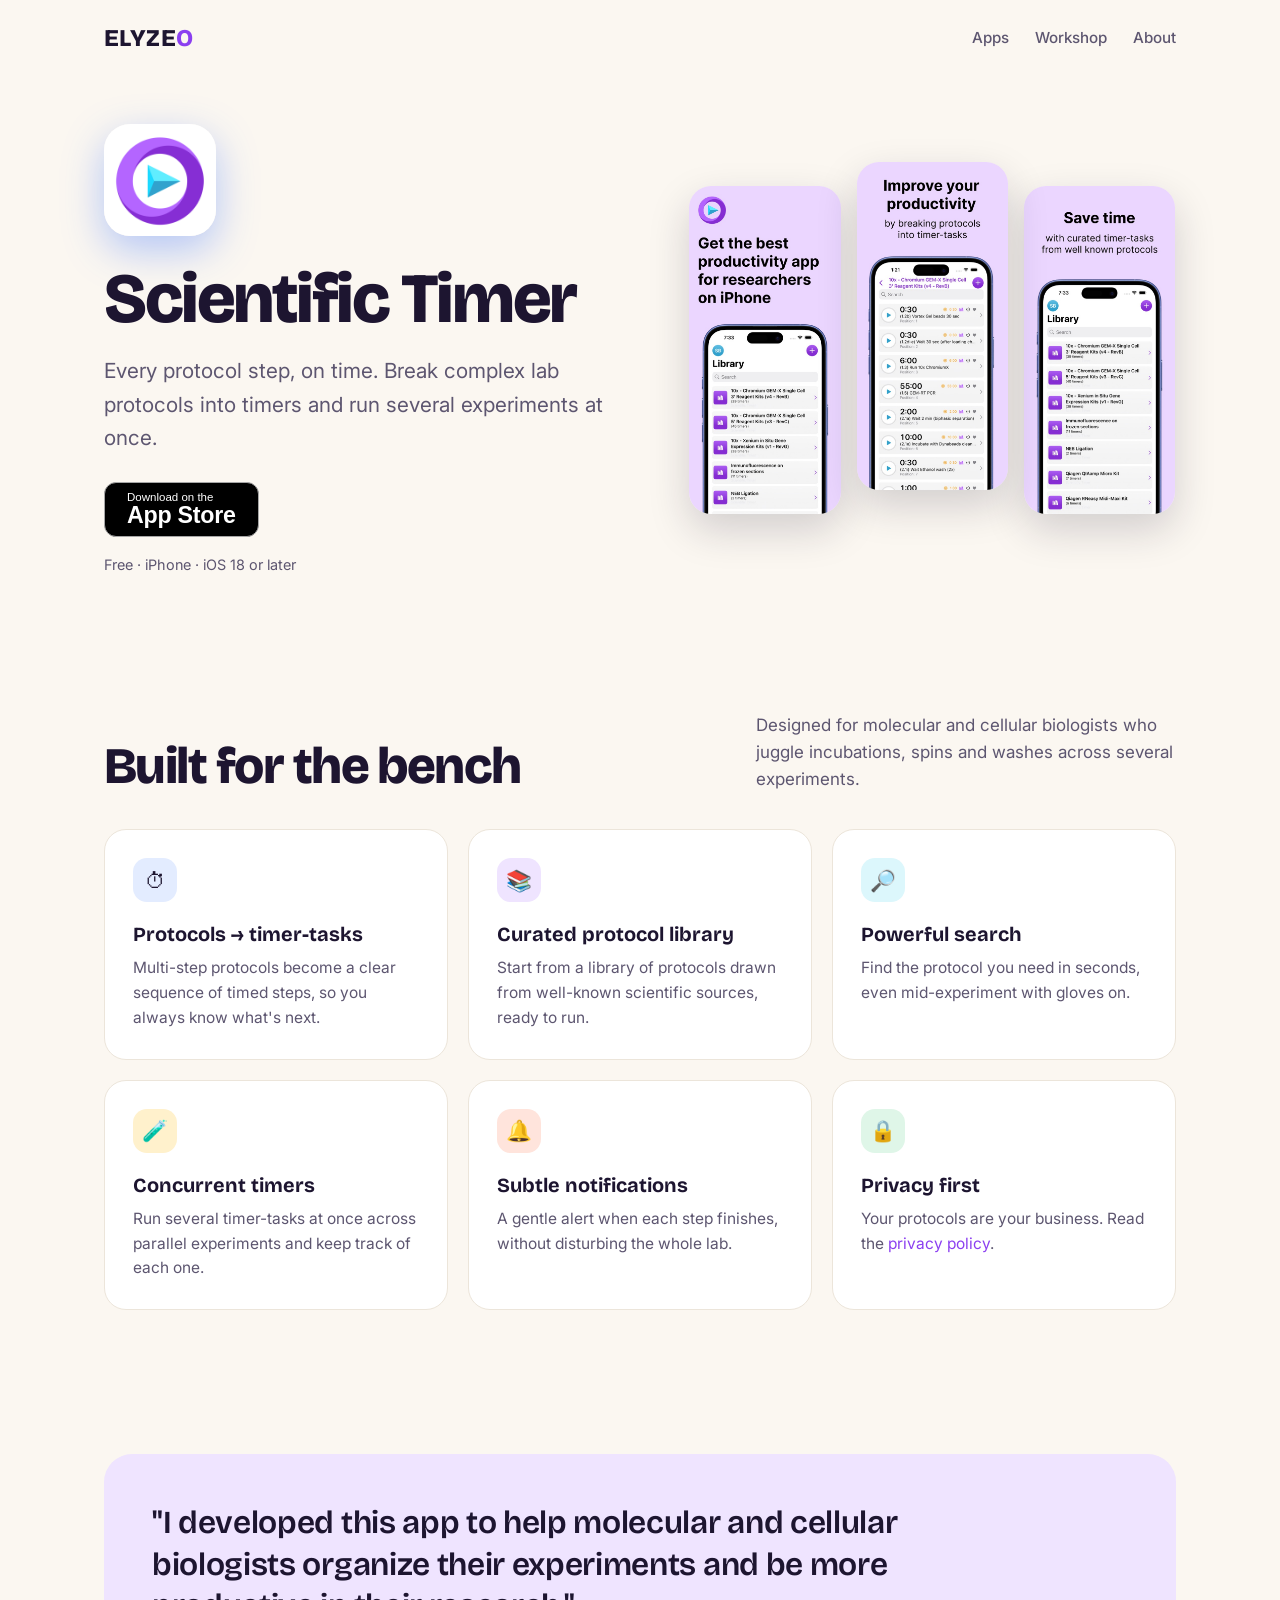
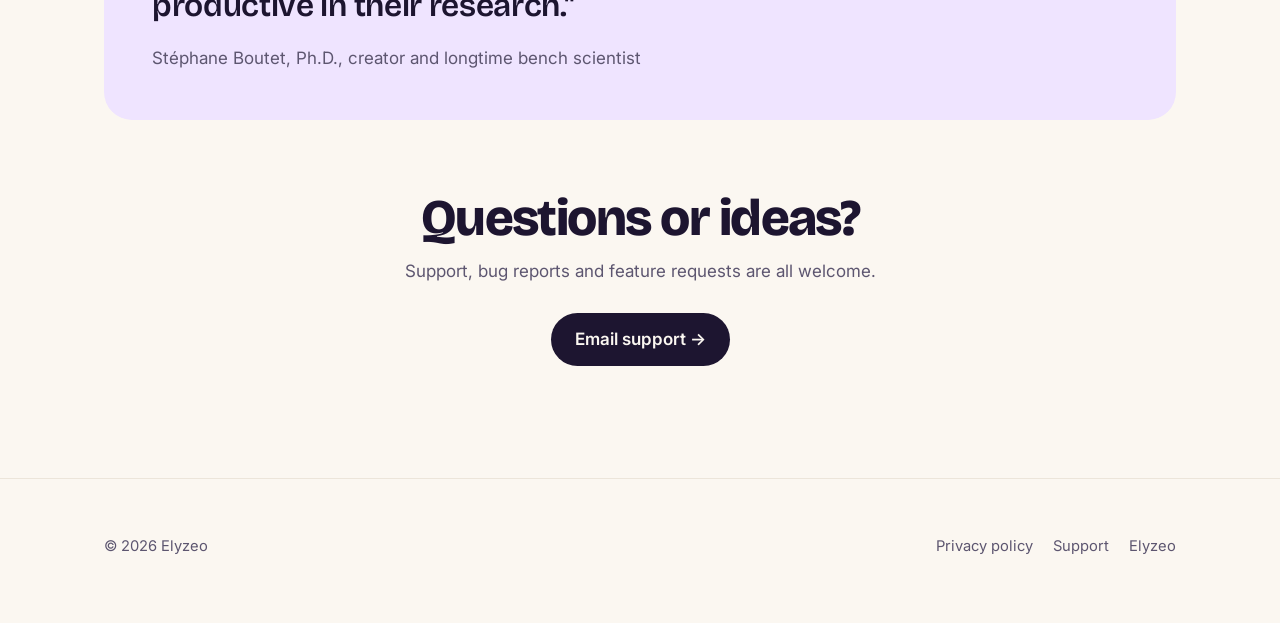
==== apps/scientific-timer/index.html @ 1dcb53c2 "Update the elyzeo website Update the website with: - elyzeo personal studio (new app project) - pe" ====
<!DOCTYPE html>
<html lang="en">
<head>
    <meta charset="UTF-8">
    <meta name="viewport" content="width=device-width, initial-scale=1.0">
    <title>Scientific Timer — protocol timers for biologists</title>
    <meta name="description" content="Scientific Timer breaks multi-step lab protocols into timer-tasks so molecular and cellular biologists can run several experiments at once. Free on the App Store.">
    <meta property="og:title" content="Scientific Timer">
    <meta property="og:description" content="Protocol timers for molecular and cellular biologists. Free on the App Store.">
    <meta property="og:image" content="https://elyzeo.com/img/web/scientific-timer-card.png">
    <meta name="apple-itunes-app" content="app-id=6741395405">
    <link rel="icon" href="../../img/web/scientific-timer-icon.png" type="image/png">
    <link rel="preconnect" href="https://fonts.googleapis.com">
    <link rel="preconnect" href="https://fonts.gstatic.com" crossorigin>
    <link href="https://fonts.googleapis.com/css2?family=Bricolage+Grotesque:opsz,wght@12..96,600;12..96,700;12..96,800&family=Inter:wght@400;500;600&display=swap" rel="stylesheet">
    <link rel="stylesheet" href="../../css/studio.css">
</head>
<body>

<nav class="nav">
    <div class="wrap">
        <a class="logo" href="../../index.html">ELYZE<span class="o">O</span></a>
        <ul class="nav-links">
            <li><a href="../../index.html#apps">Apps</a></li>
            <li class="hide-sm"><a href="../../index.html#workshop">Workshop</a></li>
            <li><a href="../../index.html#about">About</a></li>
        </ul>
    </div>
</nav>

<header class="wrap app-hero">
    <div>
        <img class="icon" src="../../img/web/scientific-timer-icon.png" alt="Scientific Timer app icon">
        <h1>Scientific Timer</h1>
        <p class="tagline">Every protocol step, on time. Break complex lab protocols into timers and run several experiments at once.</p>
        <a class="appstore" href="https://apps.apple.com/us/app/scientific-timer/id6741395405" target="_blank" rel="noopener">
            <small>Download on the</small>App Store
        </a>
        <p class="meta">Free · iPhone · iOS 18 or later</p>
    </div>
    <div class="shots">
        <img src="../../img/web/st-shot-1.jpg" alt="Scientific Timer screenshot">
        <img src="../../img/web/st-shot-2.jpg" alt="Scientific Timer screenshot">
        <img src="../../img/web/st-shot-3.jpg" alt="Scientific Timer screenshot">
    </div>
</header>

<section>
    <div class="wrap">
        <div class="section-head">
            <h2>Built for the bench</h2>
            <p>Designed for molecular and cellular biologists who juggle incubations, spins and washes across several experiments.</p>
        </div>
        <div class="features">
            <div class="feature">
                <div class="dot" style="background:#e3ecff;">⏱</div>
                <h3>Protocols → timer-tasks</h3>
                <p>Multi-step protocols become a clear sequence of timed steps, so you always know what's next.</p>
            </div>
            <div class="feature">
                <div class="dot" style="background:#efe4ff;">📚</div>
                <h3>Curated protocol library</h3>
                <p>Start from a library of protocols drawn from well-known scientific sources, ready to run.</p>
            </div>
            <div class="feature">
                <div class="dot" style="background:#dcf7fc;">🔎</div>
                <h3>Powerful search</h3>
                <p>Find the protocol you need in seconds, even mid-experiment with gloves on.</p>
            </div>
            <div class="feature">
                <div class="dot" style="background:#fff1cc;">🧪</div>
                <h3>Concurrent timers</h3>
                <p>Run several timer-tasks at once across parallel experiments and keep track of each one.</p>
            </div>
            <div class="feature">
                <div class="dot" style="background:#ffe4dc;">🔔</div>
                <h3>Subtle notifications</h3>
                <p>A gentle alert when each step finishes, without disturbing the whole lab.</p>
            </div>
            <div class="feature">
                <div class="dot" style="background:#dff6e8;">🔒</div>
                <h3>Privacy first</h3>
                <p>Your protocols are your business. Read the <a href="https://stephaneboutet.github.io/Scientific-Timer-Privacy-Policy/" target="_blank" rel="noopener">privacy policy</a>.</p>
            </div>
        </div>
    </div>
</section>

<section>
    <div class="wrap">
        <div class="quote">
            <blockquote>"I developed this app to help molecular and cellular biologists organize their experiments and be more productive in their research."</blockquote>
            <cite>Stéphane Boutet, Ph.D., creator and longtime bench scientist</cite>
        </div>
    </div>
</section>

<section style="padding-top: 0;">
    <div class="wrap" style="text-align:center;">
        <h2>Questions or ideas?</h2>
        <p style="color:var(--ink-soft); margin-top: 12px;">Support, bug reports and feature requests are all welcome.</p>
        <a class="btn" href="mailto:sboutet@elyzeo.com?subject=Scientific%20Timer">Email support →</a>
    </div>
</section>

<footer>
    <div class="wrap">
        <span>© 2026 Elyzeo</span>
        <div class="links">
            <a href="https://stephaneboutet.github.io/Scientific-Timer-Privacy-Policy/" target="_blank" rel="noopener">Privacy policy</a>
            <a href="mailto:sboutet@elyzeo.com?subject=Scientific%20Timer">Support</a>
            <a href="../../index.html">Elyzeo</a>
        </div>
    </div>
</footer>

</body>
</html>
---- css/studio.css ----
/* Elyzeo studio — elyzeo.com
   Playful but tidy: warm paper background, the Elyzeo purple, chunky rounded cards. */

:root {
    --bg: #fbf7f1;
    --surface: #ffffff;
    --ink: #1d1530;
    --ink-soft: #5d5670;
    --line: #ece5da;
    --purple: #8b3ff0;
    --purple-soft: #efe4ff;
    --blue: #2f6bff;
    --cyan: #4fd6f2;
    --sun: #ffcf4a;
    --coral: #ff7a5c;
    --display: 'Bricolage Grotesque', 'Inter', -apple-system, sans-serif;
    --sans: 'Inter', -apple-system, BlinkMacSystemFont, 'Segoe UI', Roboto, sans-serif;
    --max: 1120px;
    --radius: 28px;
}

@media (prefers-color-scheme: dark) {
    :root:not([data-theme="light"]) {
        --bg: #14101d;
        --surface: #1e1829;
        --ink: #f3eefb;
        --ink-soft: #b4abc6;
        --line: #2e2640;
        --purple: #b98cff;
        --purple-soft: #2c2140;
    }
}

* { margin: 0; padding: 0; box-sizing: border-box; }
html { scroll-behavior: smooth; }
body {
    font-family: var(--sans);
    font-size: 17px;
    line-height: 1.6;
    color: var(--ink);
    background: var(--bg);
    -webkit-font-smoothing: antialiased;
    overflow-x: hidden;
}
img { max-width: 100%; display: block; }
a { color: var(--purple); text-decoration: none; }
a:hover { text-decoration: underline; text-underline-offset: 3px; }
.wrap { max-width: var(--max); margin: 0 auto; padding: 0 24px; }

/* Nav */
.nav .wrap { display: flex; align-items: center; justify-content: space-between; height: 76px; }
.logo { font-family: var(--display); font-weight: 800; font-size: 1.5rem; letter-spacing: 0.02em; color: var(--ink); }
.logo:hover { text-decoration: none; }
.logo .o { color: var(--purple); }
.nav-links { display: flex; gap: 26px; list-style: none; font-weight: 500; font-size: 0.95rem; }
.nav-links a { color: var(--ink-soft); }
.nav-links a:hover { color: var(--ink); text-decoration: none; }
@media (max-width: 640px) { .nav-links { gap: 16px; font-size: 0.88rem; } .nav-links .hide-sm { display: none; } }

/* Hero */
.hero { position: relative; padding: 72px 0 96px; }
.hero h1 {
    font-family: var(--display); font-weight: 800;
    font-size: clamp(2.8rem, 8vw, 6rem); line-height: 0.98; letter-spacing: -0.035em;
    max-width: 900px;
}
.hero h1 .hl { color: var(--purple); }
.hero p { font-size: 1.25rem; color: var(--ink-soft); max-width: 600px; margin-top: 28px; }
.confetti { position: absolute; inset: 0; pointer-events: none; z-index: -1; overflow: hidden; }
.confetti span { position: absolute; border-radius: 30% 60% 40% 55%; opacity: 0.85; animation: drift 9s ease-in-out infinite alternate; }
@keyframes drift { to { transform: translateY(-14px) rotate(18deg); } }
@media (prefers-reduced-motion: reduce) { .confetti span { animation: none; } }
@media (max-width: 640px) { .confetti span { opacity: 0.3 !important; } }

.pill { display: inline-flex; align-items: center; gap: 6px; font-size: 0.8rem; font-weight: 600; padding: 5px 12px; border-radius: 999px; }
.pill-live { background: #dff6e8; color: #17804a; }
.pill-soon { background: #fff1cc; color: #8a5a00; }
.pill-idea { background: var(--purple-soft); color: var(--purple); }
@media (prefers-color-scheme: dark) {
    :root:not([data-theme="light"]) .pill-live { background: #173a28; color: #7fe0a9; }
    :root:not([data-theme="light"]) .pill-soon { background: #3a2f12; color: #ffd66b; }
}

/* Sections */
section { padding: 72px 0; }
.section-head { display: flex; justify-content: space-between; align-items: end; gap: 24px; margin-bottom: 36px; flex-wrap: wrap; }
h2 { font-family: var(--display); font-weight: 800; font-size: clamp(2rem, 5vw, 3.2rem); letter-spacing: -0.03em; line-height: 1.05; }
.section-head p { color: var(--ink-soft); max-width: 420px; }

/* App cards */
.apps { display: grid; grid-template-columns: 1fr 1fr; gap: 24px; }
.app {
    position: relative; overflow: hidden;
    border-radius: var(--radius); padding: 36px; min-height: 440px;
    display: flex; flex-direction: column; color: #fff;
    transition: transform .25s ease;
}
.app:hover { transform: translateY(-4px) rotate(-0.3deg); text-decoration: none; }
.app-timer { background: linear-gradient(145deg, #2d5cff 0%, #1f3fd6 100%); }
.app-sommaire { background: linear-gradient(145deg, #7a1fc4 0%, #55007f 100%); }
.app-top { display: flex; align-items: center; gap: 16px; margin-bottom: 22px; }
.app-top img { width: 72px; height: 72px; border-radius: 18px; box-shadow: 0 8px 24px rgba(0,0,0,.25); }
.app h3 { font-family: var(--display); font-weight: 800; font-size: 2rem; letter-spacing: -0.02em; line-height: 1.1; }
.app p { font-size: 1.05rem; opacity: 0.9; max-width: 56%; position: relative; z-index: 1; }
.app-top, .app .pill, .app .app-cta { position: relative; z-index: 1; }
.app .app-cta { margin-top: auto; padding-top: 24px; font-weight: 600; display: flex; align-items: center; gap: 8px; }
.app .pill { align-self: flex-start; margin-bottom: 18px; }
.app-shot { position: absolute; right: 20px; bottom: -150px; width: 36%; max-width: 210px; border-radius: 26px; transform: rotate(6deg); box-shadow: 0 20px 50px rgba(0,0,0,.35); }
@media (max-width: 860px) {
    .apps { grid-template-columns: 1fr; }
    .app { min-height: 400px; }
}
@media (max-width: 480px) {
    .app { padding: 28px 24px; }
    .app-shot { width: 38%; right: 12px; bottom: -110px; }
    .app p { max-width: 58%; }
}

/* Workshop */
.workshop { display: grid; grid-template-columns: 1fr 1fr; gap: 24px; margin-top: 24px; }
.feature-card { display: grid; grid-template-columns: 1fr 1.25fr; align-items: center; }
.feature-card .card-body { padding: 40px; }
.feature-card h3 { font-size: 2.2rem; }
.feature-card .big { font-size: 1.08rem; }
.feature-card .big strong { color: var(--ink); }
.checks { list-style: none; margin-top: 20px; }
.checks li { position: relative; padding-left: 26px; margin-top: 8px; color: var(--ink-soft); font-size: 0.95rem; }
.checks li::before { content: "✓"; position: absolute; left: 0; color: var(--purple); font-weight: 700; }
.feature-shots { position: relative; background: #0b0b0e; align-self: stretch; min-height: 380px; overflow: hidden; }
.feature-shots img { position: absolute; border-radius: 12px; box-shadow: 0 20px 50px rgba(0,0,0,.5); }
.feature-shots img:first-child { width: 92%; top: 28px; left: 28px; }
.feature-shots img:last-child { width: 46%; right: 20px; bottom: 20px; border: 1px solid #333; }
.pill-build { background: #dff0ff; color: #1f5fbf; }
.pill-game { background: #ffe4dc; color: #b8401f; }
.card.card-game { background: linear-gradient(145deg, #fff3e6, #ffe2d6); border-color: transparent; }
@media (prefers-color-scheme: dark) {
    :root:not([data-theme="light"]) .pill-build { background: #14304f; color: #8cc4ff; }
    :root:not([data-theme="light"]) .pill-game { background: #43221a; color: #ffab91; }
    :root:not([data-theme="light"]) .card.card-game { background: linear-gradient(145deg, #2b1c1a, #33201c); }
}
@media (max-width: 860px) {
    .feature-card { grid-template-columns: 1fr; }
    .feature-card .card-body { padding: 28px 24px; }
    .feature-shots { min-height: 0; aspect-ratio: 4 / 3; }
}
.card { background: var(--surface); border: 1px solid var(--line); border-radius: var(--radius); overflow: hidden; }
.card-body { padding: 28px 32px 32px; }
.card h3 { font-family: var(--display); font-weight: 700; font-size: 1.6rem; letter-spacing: -0.02em; margin: 12px 0 8px; }
.card p { color: var(--ink-soft); }
.card-img { height: 220px; overflow: hidden; }
.card-img img { width: 100%; height: 100%; object-fit: cover; }
.card-plain { background: var(--purple-soft); border-color: transparent; display: flex; flex-direction: column; justify-content: center; }
@media (max-width: 860px) { .workshop { grid-template-columns: 1fr; } }
.workshop .card-body { padding: 32px; }

/* About strip */
.about { display: grid; grid-template-columns: 1fr 1.4fr; gap: 56px; align-items: center; }
.about-img { border-radius: var(--radius); overflow: hidden; aspect-ratio: 4 / 3; }
.about-img img { width: 100%; height: 100%; object-fit: cover; }
.about p { font-size: 1.15rem; color: var(--ink-soft); margin-top: 18px; }
.about p strong { color: var(--ink); }
.btn {
    display: inline-flex; align-items: center; gap: 8px; margin-top: 28px;
    padding: 13px 24px; border-radius: 999px; font-weight: 600;
    background: var(--ink); color: var(--bg);
    transition: transform .15s ease;
}
.btn:hover { text-decoration: none; transform: translateY(-2px); }
.btn-ghost { background: transparent; color: var(--ink); border: 2px solid var(--ink); }
@media (max-width: 860px) { .about { grid-template-columns: 1fr; gap: 32px; } }

/* Footer */
footer { padding: 56px 0 64px; border-top: 1px solid var(--line); margin-top: 40px; }
footer .wrap { display: flex; justify-content: space-between; gap: 24px; flex-wrap: wrap; color: var(--ink-soft); font-size: 0.92rem; }
footer .links { display: flex; gap: 20px; flex-wrap: wrap; }
footer a { color: var(--ink-soft); }

/* ---------- App detail page ---------- */
.app-hero { padding-top: 48px; padding-bottom: 64px; display: grid; grid-template-columns: 1.1fr 1fr; gap: 48px; align-items: center; }
.app-hero .icon { width: 112px; height: 112px; border-radius: 26px; box-shadow: 0 14px 40px rgba(47, 107, 255, .35); margin-bottom: 28px; }
.app-hero h1 { font-family: var(--display); font-weight: 800; font-size: clamp(2.6rem, 6vw, 4.4rem); letter-spacing: -0.035em; line-height: 1; }
.app-hero .tagline { font-size: 1.3rem; color: var(--ink-soft); margin: 20px 0 28px; max-width: 520px; }
.app-hero .meta { font-size: 0.9rem; color: var(--ink-soft); margin-top: 16px; }
.appstore {
    display: inline-flex; flex-direction: column; justify-content: center;
    background: #000; color: #fff; border: 1px solid #a6a6a6; border-radius: 12px;
    padding: 8px 22px; font-family: -apple-system, BlinkMacSystemFont, sans-serif;
    font-size: 1.45rem; font-weight: 600; line-height: 1.05; letter-spacing: -0.01em;
}
.appstore small { font-size: 0.72rem; font-weight: 400; letter-spacing: 0; }
.appstore:hover { text-decoration: none; opacity: .88; }
.shots { display: flex; gap: 16px; justify-content: center; }
.shots img { width: 31%; border-radius: 22px; box-shadow: 0 16px 40px rgba(29, 21, 48, .18); }
.shots img:nth-child(2) { transform: translateY(-24px); }
@media (max-width: 860px) { .app-hero { grid-template-columns: 1fr; } }

.features { display: grid; grid-template-columns: repeat(3, 1fr); gap: 20px; }
.feature { background: var(--surface); border: 1px solid var(--line); border-radius: 22px; padding: 28px; }
.feature .dot { width: 44px; height: 44px; border-radius: 14px; display: grid; place-items: center; font-size: 1.3rem; margin-bottom: 16px; }
.feature h3 { font-family: var(--display); font-weight: 700; font-size: 1.25rem; margin-bottom: 6px; }
.feature p { color: var(--ink-soft); font-size: 0.97rem; }
@media (max-width: 860px) { .features { grid-template-columns: 1fr; } }

.quote { background: var(--purple-soft); border-radius: var(--radius); padding: 48px; }
.quote blockquote { font-family: var(--display); font-weight: 600; font-size: clamp(1.4rem, 3vw, 2rem); line-height: 1.3; letter-spacing: -0.01em; max-width: 820px; }
.quote cite { display: block; margin-top: 18px; font-style: normal; color: var(--ink-soft); }
@media (max-width: 480px) { .quote { padding: 32px 24px; } }
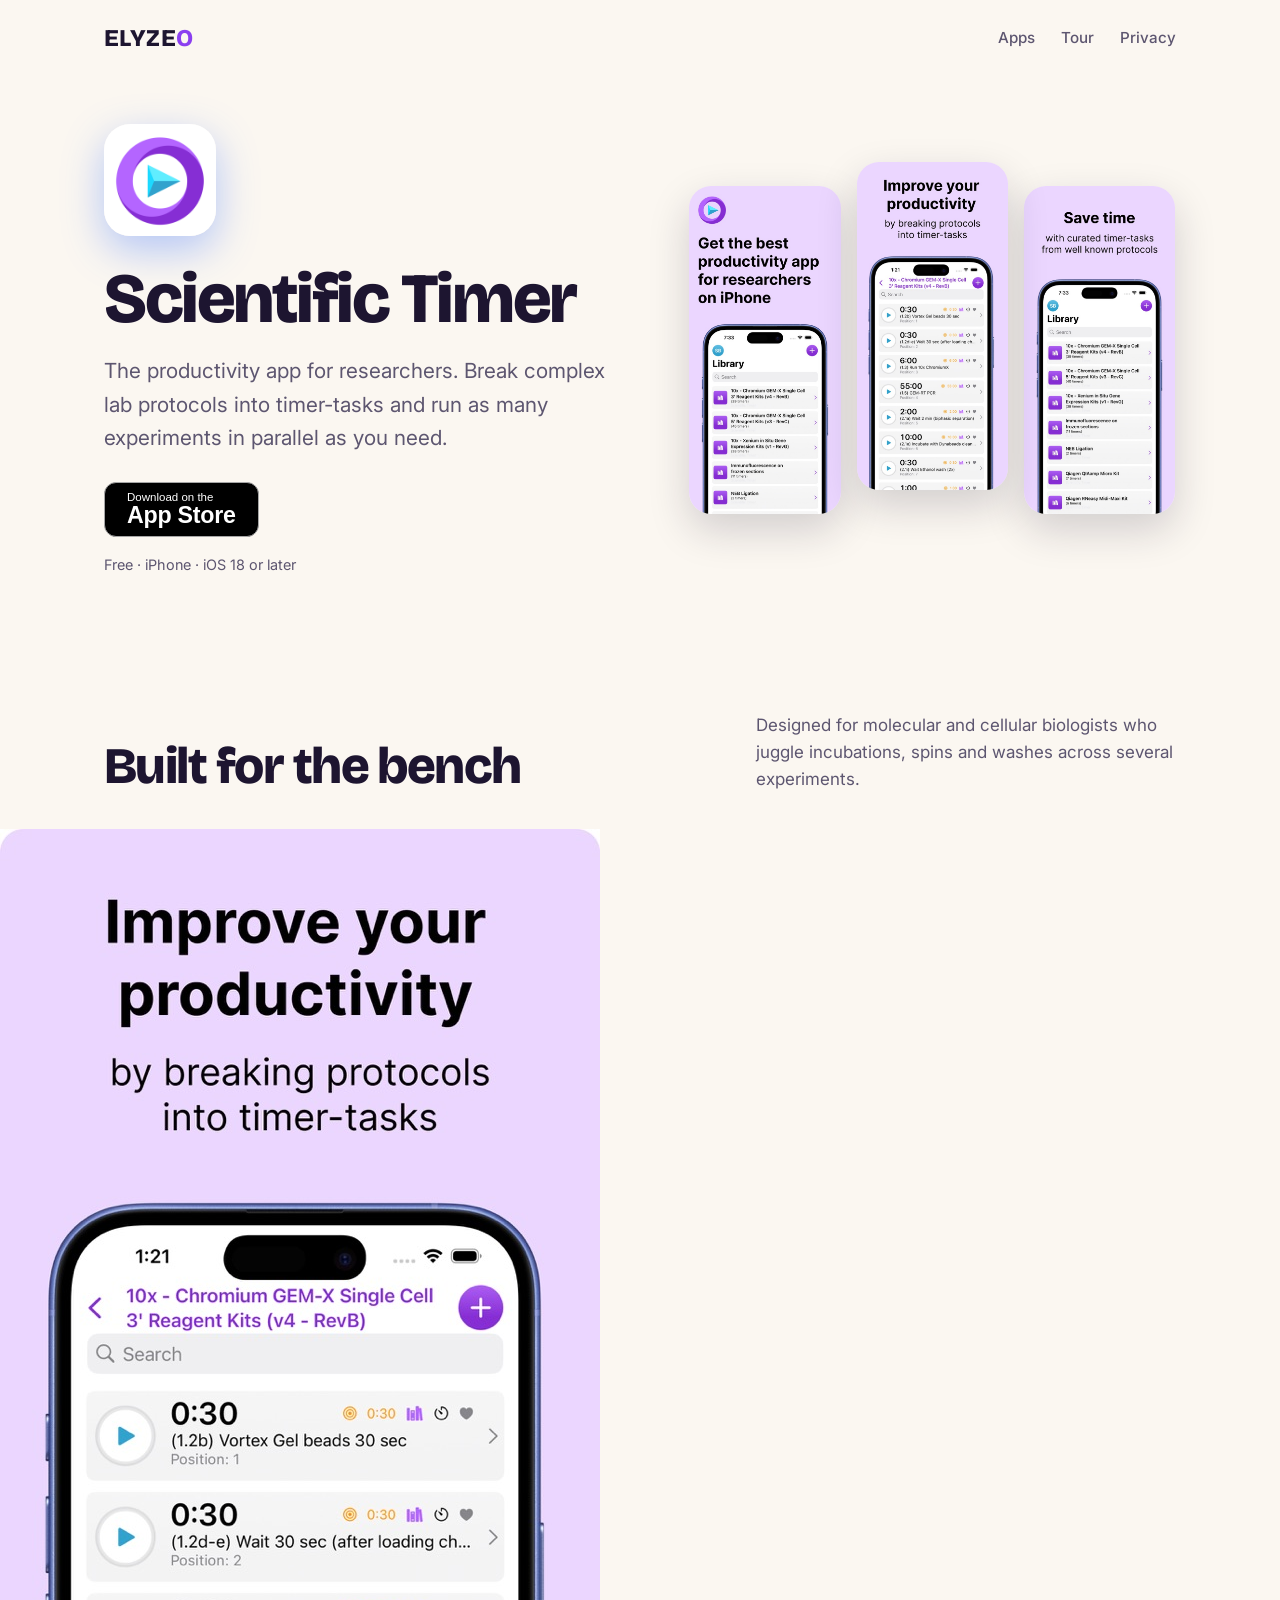
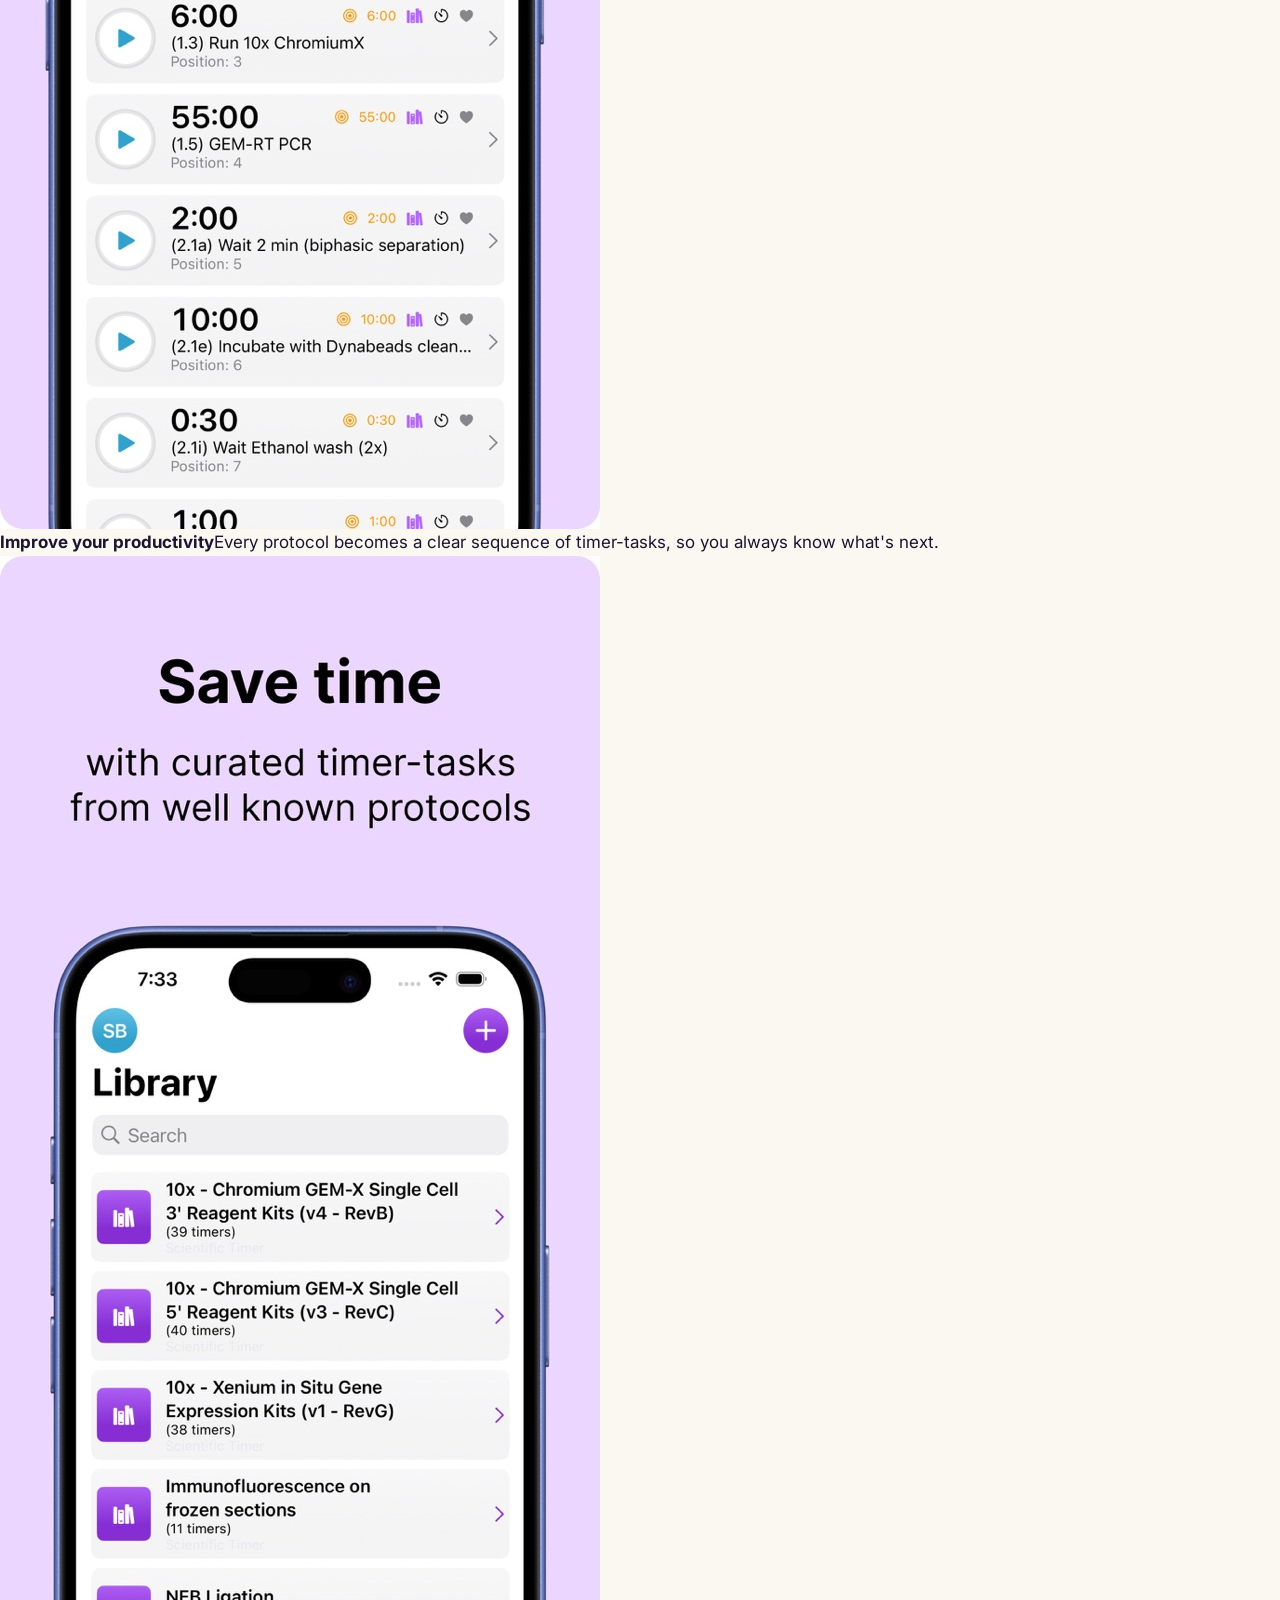
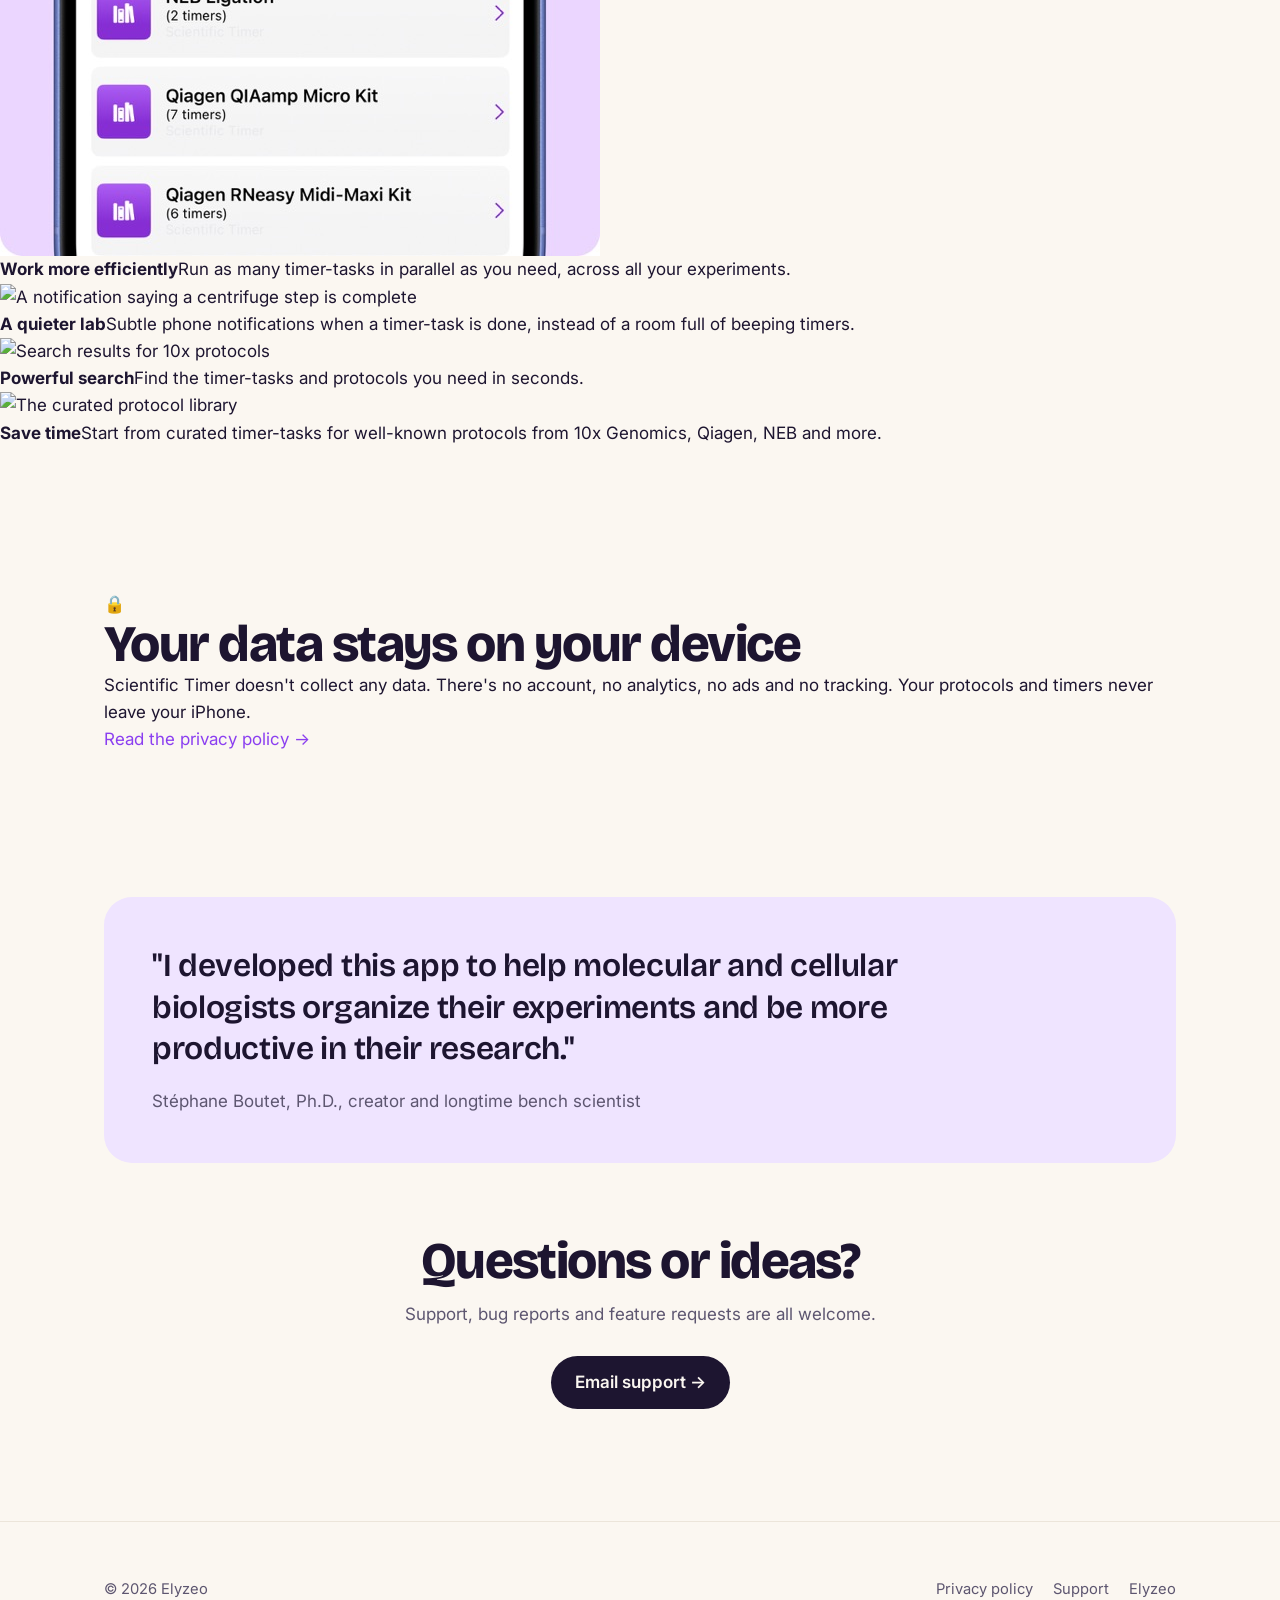
==== commit 21e933e6: "Update privacy policy and links" ====
--- a/apps/scientific-timer/index.html
+++ b/apps/scientific-timer/index.html
@@ -22,8 +22,8 @@
         <a class="logo" href="../../index.html">ELYZE<span class="o">O</span></a>
         <ul class="nav-links">
             <li><a href="../../index.html#apps">Apps</a></li>
-            <li class="hide-sm"><a href="../../index.html#workshop">Workshop</a></li>
-            <li><a href="../../index.html#about">About</a></li>
+            <li class="hide-sm"><a href="#tour">Tour</a></li>
+            <li><a href="privacy.html">Privacy</a></li>
         </ul>
     </div>
 </nav>
@@ -32,55 +32,58 @@
     <div>
         <img class="icon" src="../../img/web/scientific-timer-icon.png" alt="Scientific Timer app icon">
         <h1>Scientific Timer</h1>
-        <p class="tagline">Every protocol step, on time. Break complex lab protocols into timers and run several experiments at once.</p>
+        <p class="tagline">The productivity app for researchers. Break complex lab protocols into timer-tasks and run as many experiments in parallel as you need.</p>
         <a class="appstore" href="https://apps.apple.com/us/app/scientific-timer/id6741395405" target="_blank" rel="noopener">
             <small>Download on the</small>App Store
         </a>
         <p class="meta">Free · iPhone · iOS 18 or later</p>
     </div>
     <div class="shots">
-        <img src="../../img/web/st-shot-1.jpg" alt="Scientific Timer screenshot">
-        <img src="../../img/web/st-shot-2.jpg" alt="Scientific Timer screenshot">
-        <img src="../../img/web/st-shot-3.jpg" alt="Scientific Timer screenshot">
+        <img src="../../img/web/st-shot-1.jpg" alt="The protocol library, with 10x Genomics, Qiagen and NEB protocols">
+        <img src="../../img/web/st-shot-2.jpg" alt="A 10x Chromium protocol broken into timer-tasks">
+        <img src="../../img/web/st-shot-3.jpg" alt="Several Xenium timer-tasks running in parallel">
     </div>
 </header>
 
-<section>
+<section id="tour">
     <div class="wrap">
         <div class="section-head">
             <h2>Built for the bench</h2>
             <p>Designed for molecular and cellular biologists who juggle incubations, spins and washes across several experiments.</p>
         </div>
-        <div class="features">
-            <div class="feature">
-                <div class="dot" style="background:#e3ecff;">⏱</div>
-                <h3>Protocols → timer-tasks</h3>
-                <p>Multi-step protocols become a clear sequence of timed steps, so you always know what's next.</p>
-            </div>
-            <div class="feature">
-                <div class="dot" style="background:#efe4ff;">📚</div>
-                <h3>Curated protocol library</h3>
-                <p>Start from a library of protocols drawn from well-known scientific sources, ready to run.</p>
-            </div>
-            <div class="feature">
-                <div class="dot" style="background:#dcf7fc;">🔎</div>
-                <h3>Powerful search</h3>
-                <p>Find the protocol you need in seconds, even mid-experiment with gloves on.</p>
-            </div>
-            <div class="feature">
-                <div class="dot" style="background:#fff1cc;">🧪</div>
-                <h3>Concurrent timers</h3>
-                <p>Run several timer-tasks at once across parallel experiments and keep track of each one.</p>
-            </div>
-            <div class="feature">
-                <div class="dot" style="background:#ffe4dc;">🔔</div>
-                <h3>Subtle notifications</h3>
-                <p>A gentle alert when each step finishes, without disturbing the whole lab.</p>
-            </div>
-            <div class="feature">
-                <div class="dot" style="background:#dff6e8;">🔒</div>
-                <h3>Privacy first</h3>
-                <p>Your protocols are your business. Read the <a href="https://stephaneboutet.github.io/Scientific-Timer-Privacy-Policy/" target="_blank" rel="noopener">privacy policy</a>.</p>
+    </div>
+    <div class="gallery" tabindex="0" aria-label="Scientific Timer screenshots">
+        <figure>
+            <img src="../../img/web/st-shot-2.jpg" alt="A protocol broken into numbered timer-tasks" loading="lazy">
+            <figcaption><strong>Improve your productivity</strong>Every protocol becomes a clear sequence of timer-tasks, so you always know what's next.</figcaption>
+        </figure>
+        <figure>
+            <img src="../../img/web/st-shot-3.jpg" alt="Seven timer-tasks counting down at the same time" loading="lazy">
+            <figcaption><strong>Work more efficiently</strong>Run as many timer-tasks in parallel as you need, across all your experiments.</figcaption>
+        </figure>
+        <figure>
+            <img src="../../img/web/st-shot-6.jpg" alt="A notification saying a centrifuge step is complete" loading="lazy">
+            <figcaption><strong>A quieter lab</strong>Subtle phone notifications when a timer-task is done, instead of a room full of beeping timers.</figcaption>
+        </figure>
+        <figure>
+            <img src="../../img/web/st-shot-4.jpg" alt="Search results for 10x protocols" loading="lazy">
+            <figcaption><strong>Powerful search</strong>Find the timer-tasks and protocols you need in seconds.</figcaption>
+        </figure>
+        <figure>
+            <img src="../../img/web/st-shot-5.jpg" alt="The curated protocol library" loading="lazy">
+            <figcaption><strong>Save time</strong>Start from curated timer-tasks for well-known protocols from 10x Genomics, Qiagen, NEB and more.</figcaption>
+        </figure>
+    </div>
+</section>
+
+<section>
+    <div class="wrap">
+        <div class="privacy-card">
+            <div class="dot">🔒</div>
+            <div>
+                <h2>Your data stays on your device</h2>
+                <p>Scientific Timer doesn't collect any data. There's no account, no analytics, no ads and no tracking. Your protocols and timers never leave your iPhone.</p>
+                <a href="privacy.html">Read the privacy policy →</a>
             </div>
         </div>
     </div>
@@ -99,7 +102,7 @@
     <div class="wrap" style="text-align:center;">
         <h2>Questions or ideas?</h2>
         <p style="color:var(--ink-soft); margin-top: 12px;">Support, bug reports and feature requests are all welcome.</p>
-        <a class="btn" href="mailto:sboutet@elyzeo.com?subject=Scientific%20Timer">Email support →</a>
+        <a class="btn" href="mailto:support@elyzeo.com?subject=Scientific%20Timer">Email support →</a>
     </div>
 </section>
 
@@ -107,8 +110,8 @@
     <div class="wrap">
         <span>© 2026 Elyzeo</span>
         <div class="links">
-            <a href="https://stephaneboutet.github.io/Scientific-Timer-Privacy-Policy/" target="_blank" rel="noopener">Privacy policy</a>
-            <a href="mailto:sboutet@elyzeo.com?subject=Scientific%20Timer">Support</a>
+            <a href="privacy.html">Privacy policy</a>
+            <a href="mailto:support@elyzeo.com?subject=Scientific%20Timer">Support</a>
             <a href="../../index.html">Elyzeo</a>
         </div>
     </div>
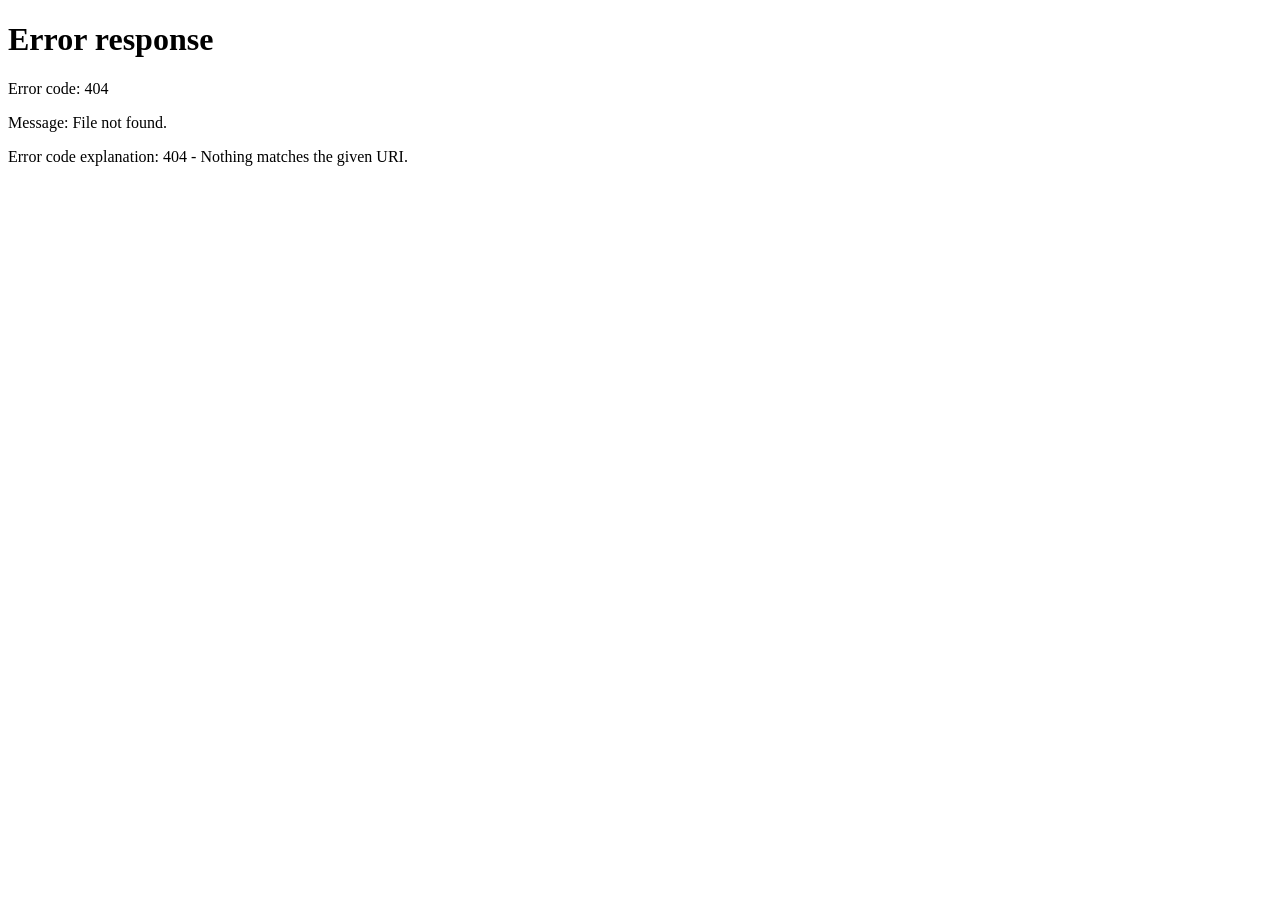
==== commit edcde9ec: "Update vertical scrolling" ====
--- a/apps/scientific-timer/index.html
+++ b/apps/scientific-timer/index.html
@@ -1,121 +1,6 @@
 <!DOCTYPE html>
-<html lang="en">
-<head>
-    <meta charset="UTF-8">
-    <meta name="viewport" content="width=device-width, initial-scale=1.0">
-    <title>Scientific Timer — protocol timers for biologists</title>
-    <meta name="description" content="Scientific Timer breaks multi-step lab protocols into timer-tasks so molecular and cellular biologists can run several experiments at once. Free on the App Store.">
-    <meta property="og:title" content="Scientific Timer">
-    <meta property="og:description" content="Protocol timers for molecular and cellular biologists. Free on the App Store.">
-    <meta property="og:image" content="https://elyzeo.com/img/web/scientific-timer-card.png">
-    <meta name="apple-itunes-app" content="app-id=6741395405">
-    <link rel="icon" href="../../img/web/scientific-timer-icon.png" type="image/png">
-    <link rel="preconnect" href="https://fonts.googleapis.com">
-    <link rel="preconnect" href="https://fonts.gstatic.com" crossorigin>
-    <link href="https://fonts.googleapis.com/css2?family=Bricolage+Grotesque:opsz,wght@12..96,600;12..96,700;12..96,800&family=Inter:wght@400;500;600&display=swap" rel="stylesheet">
-    <link rel="stylesheet" href="../../css/studio.css">
-</head>
-<body>
-
-<nav class="nav">
-    <div class="wrap">
-        <a class="logo" href="../../index.html">ELYZE<span class="o">O</span></a>
-        <ul class="nav-links">
-            <li><a href="../../index.html#apps">Apps</a></li>
-            <li class="hide-sm"><a href="#tour">Tour</a></li>
-            <li><a href="privacy.html">Privacy</a></li>
-        </ul>
-    </div>
-</nav>
-
-<header class="wrap app-hero">
-    <div>
-        <img class="icon" src="../../img/web/scientific-timer-icon.png" alt="Scientific Timer app icon">
-        <h1>Scientific Timer</h1>
-        <p class="tagline">The productivity app for researchers. Break complex lab protocols into timer-tasks and run as many experiments in parallel as you need.</p>
-        <a class="appstore" href="https://apps.apple.com/us/app/scientific-timer/id6741395405" target="_blank" rel="noopener">
-            <small>Download on the</small>App Store
-        </a>
-        <p class="meta">Free · iPhone · iOS 18 or later</p>
-    </div>
-    <div class="shots">
-        <img src="../../img/web/st-shot-1.jpg" alt="The protocol library, with 10x Genomics, Qiagen and NEB protocols">
-        <img src="../../img/web/st-shot-2.jpg" alt="A 10x Chromium protocol broken into timer-tasks">
-        <img src="../../img/web/st-shot-3.jpg" alt="Several Xenium timer-tasks running in parallel">
-    </div>
-</header>
-
-<section id="tour">
-    <div class="wrap">
-        <div class="section-head">
-            <h2>Built for the bench</h2>
-            <p>Designed for molecular and cellular biologists who juggle incubations, spins and washes across several experiments.</p>
-        </div>
-    </div>
-    <div class="gallery" tabindex="0" aria-label="Scientific Timer screenshots">
-        <figure>
-            <img src="../../img/web/st-shot-2.jpg" alt="A protocol broken into numbered timer-tasks" loading="lazy">
-            <figcaption><strong>Improve your productivity</strong>Every protocol becomes a clear sequence of timer-tasks, so you always know what's next.</figcaption>
-        </figure>
-        <figure>
-            <img src="../../img/web/st-shot-3.jpg" alt="Seven timer-tasks counting down at the same time" loading="lazy">
-            <figcaption><strong>Work more efficiently</strong>Run as many timer-tasks in parallel as you need, across all your experiments.</figcaption>
-        </figure>
-        <figure>
-            <img src="../../img/web/st-shot-6.jpg" alt="A notification saying a centrifuge step is complete" loading="lazy">
-            <figcaption><strong>A quieter lab</strong>Subtle phone notifications when a timer-task is done, instead of a room full of beeping timers.</figcaption>
-        </figure>
-        <figure>
-            <img src="../../img/web/st-shot-4.jpg" alt="Search results for 10x protocols" loading="lazy">
-            <figcaption><strong>Powerful search</strong>Find the timer-tasks and protocols you need in seconds.</figcaption>
-        </figure>
-        <figure>
-            <img src="../../img/web/st-shot-5.jpg" alt="The curated protocol library" loading="lazy">
-            <figcaption><strong>Save time</strong>Start from curated timer-tasks for well-known protocols from 10x Genomics, Qiagen, NEB and more.</figcaption>
-        </figure>
-    </div>
-</section>
-
-<section>
-    <div class="wrap">
-        <div class="privacy-card">
-            <div class="dot">🔒</div>
-            <div>
-                <h2>Your data stays on your device</h2>
-                <p>Scientific Timer doesn't collect any data. There's no account, no analytics, no ads and no tracking. Your protocols and timers never leave your iPhone.</p>
-                <a href="privacy.html">Read the privacy policy →</a>
-            </div>
-        </div>
-    </div>
-</section>
-
-<section>
-    <div class="wrap">
-        <div class="quote">
-            <blockquote>"I developed this app to help molecular and cellular biologists organize their experiments and be more productive in their research."</blockquote>
-            <cite>Stéphane Boutet, Ph.D., creator and longtime bench scientist</cite>
-        </div>
-    </div>
-</section>
-
-<section style="padding-top: 0;">
-    <div class="wrap" style="text-align:center;">
-        <h2>Questions or ideas?</h2>
-        <p style="color:var(--ink-soft); margin-top: 12px;">Support, bug reports and feature requests are all welcome.</p>
-        <a class="btn" href="mailto:support@elyzeo.com?subject=Scientific%20Timer">Email support →</a>
-    </div>
-</section>
-
-<footer>
-    <div class="wrap">
-        <span>© 2026 Elyzeo</span>
-        <div class="links">
-            <a href="privacy.html">Privacy policy</a>
-            <a href="mailto:support@elyzeo.com?subject=Scientific%20Timer">Support</a>
-            <a href="../../index.html">Elyzeo</a>
-        </div>
-    </div>
-</footer>
-
-</body>
-</html>
+<html lang="en"><head><meta charset="UTF-8">
+<title>Scientific Timer</title>
+<link rel="canonical" href="https://elyzeo.com/apps/scientific-timer/index.html">
+<meta http-equiv="refresh" content="0; url=../apps/scientific-timer/index.html">
+</head><body><p>This page has moved to <a href="../apps/scientific-timer/index.html">../apps/scientific-timer/index.html</a>.</p></body></html>
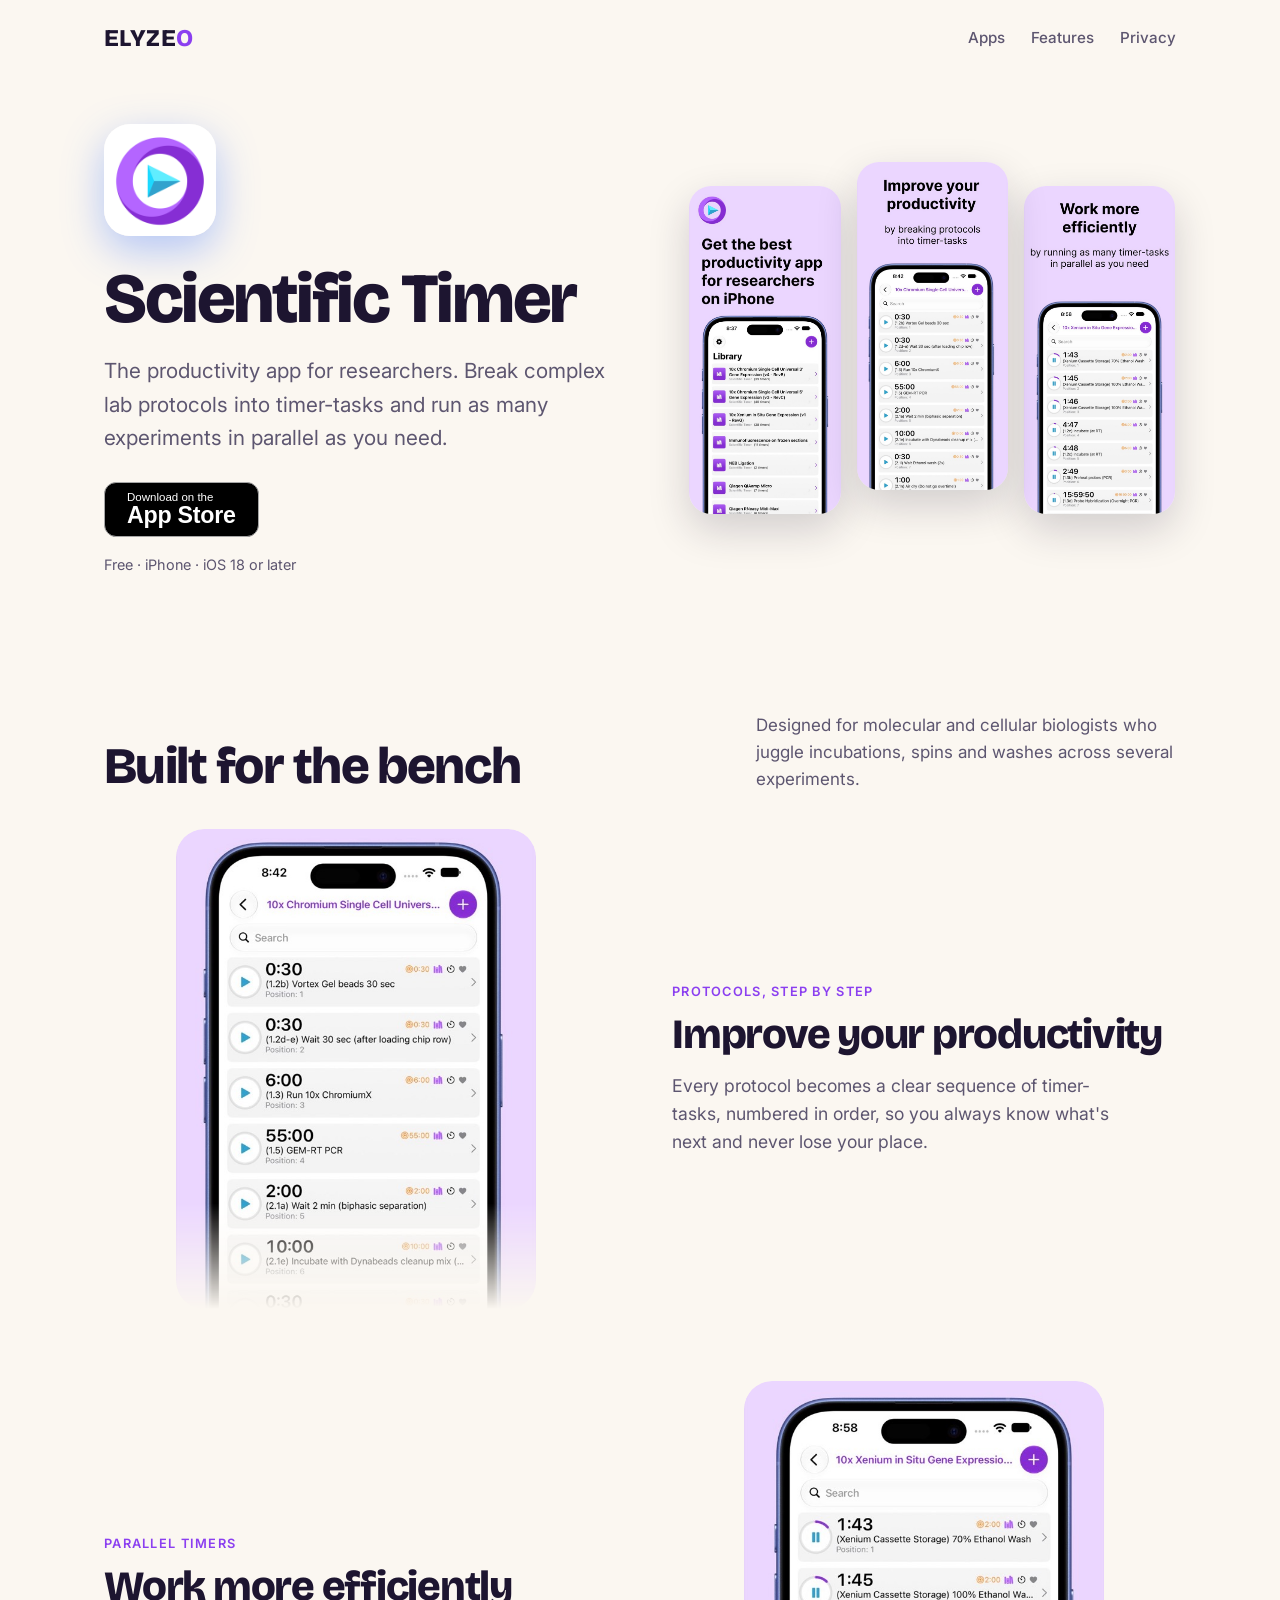
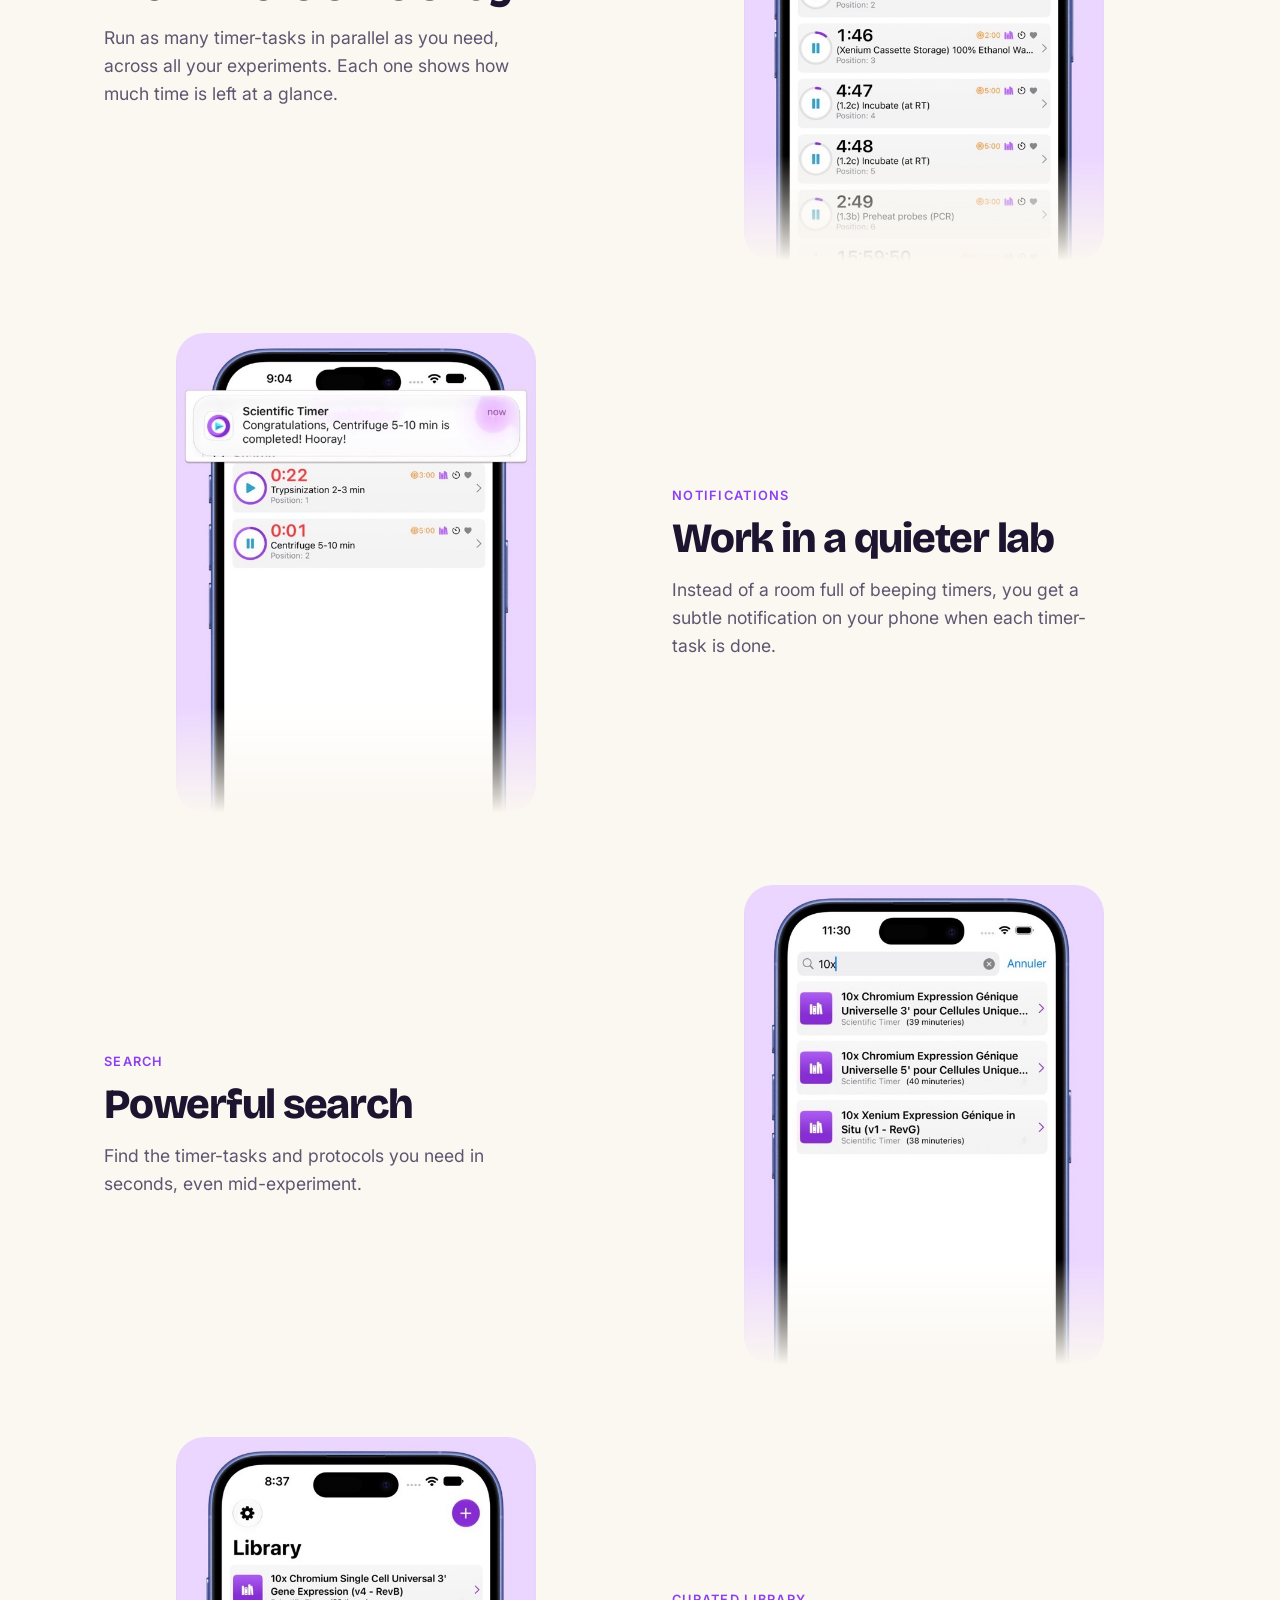
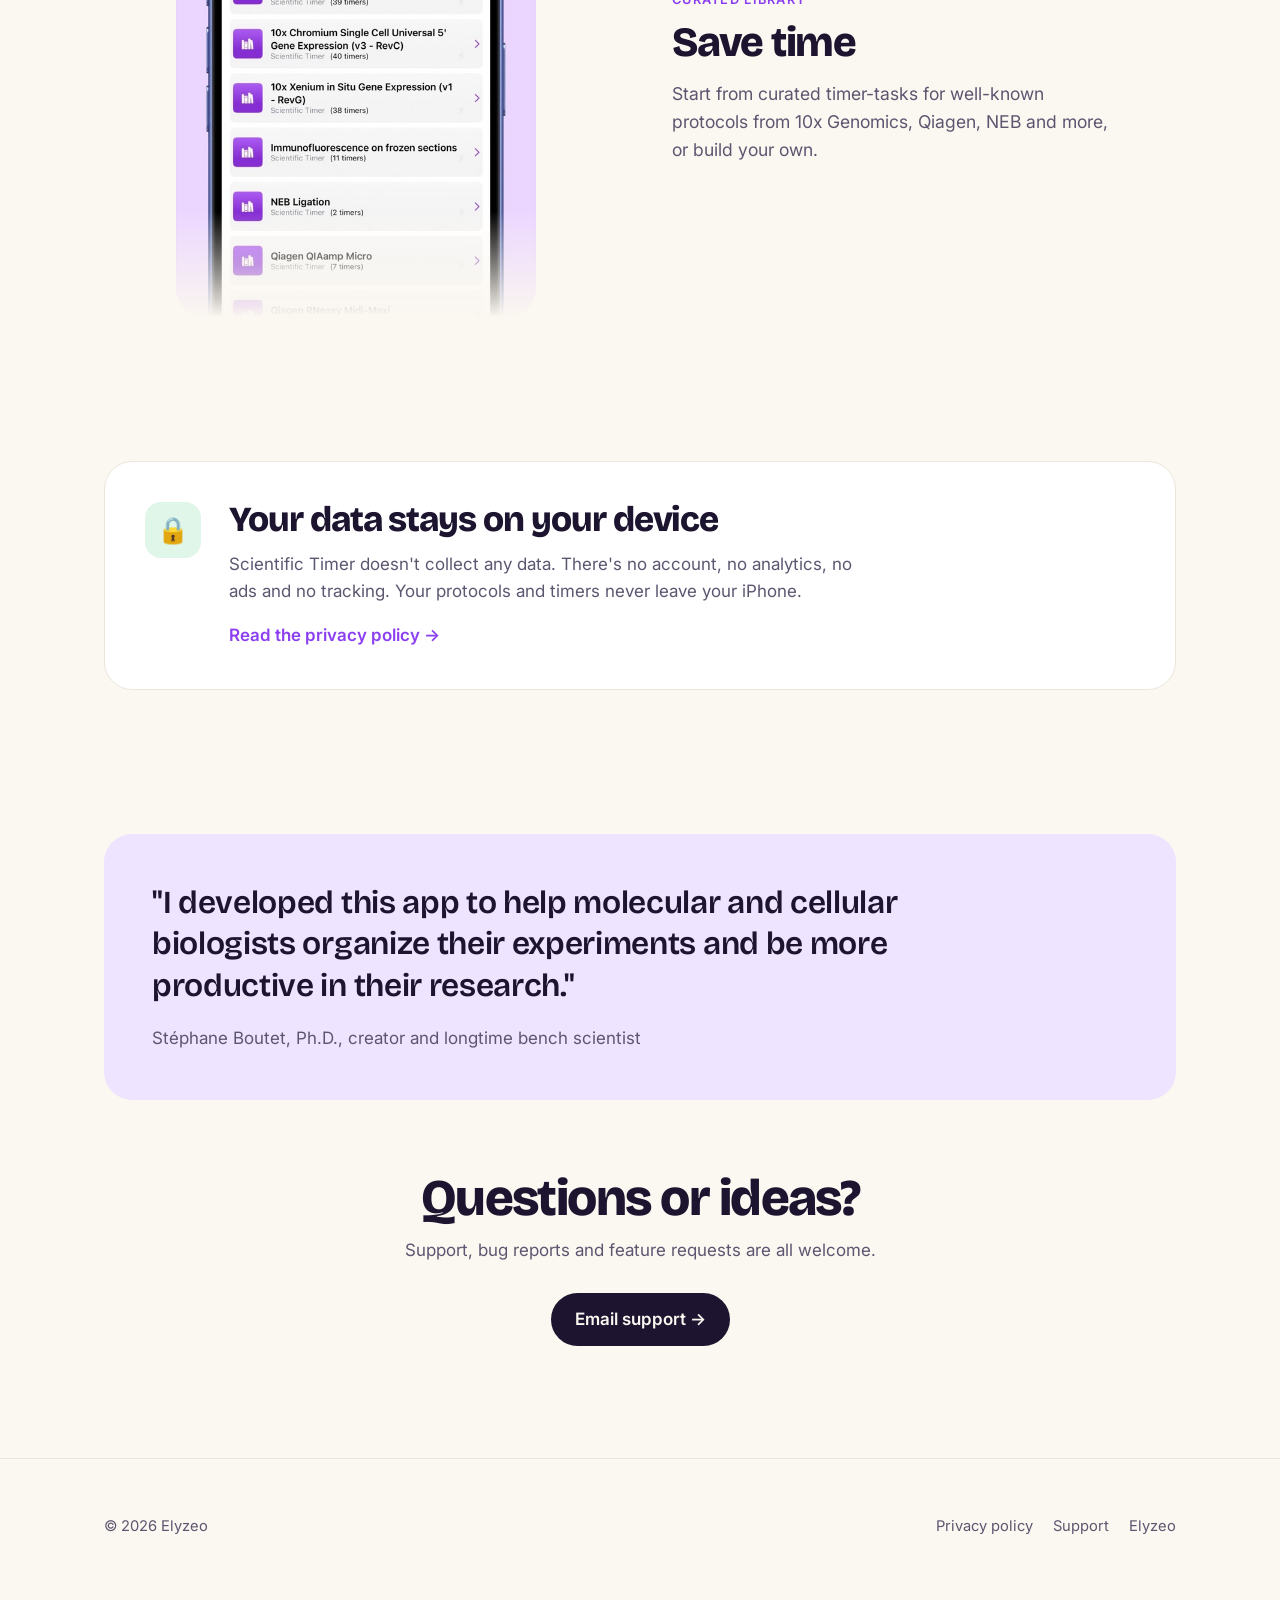
==== commit 381b7ca3: "update file wrong file was updated" ====
--- a/apps/scientific-timer/index.html
+++ b/apps/scientific-timer/index.html
@@ -1,6 +1,141 @@
 <!DOCTYPE html>
-<html lang="en"><head><meta charset="UTF-8">
-<title>Scientific Timer</title>
-<link rel="canonical" href="https://elyzeo.com/apps/scientific-timer/index.html">
-<meta http-equiv="refresh" content="0; url=../apps/scientific-timer/index.html">
-</head><body><p>This page has moved to <a href="../apps/scientific-timer/index.html">../apps/scientific-timer/index.html</a>.</p></body></html>
+<html lang="en">
+<head>
+    <meta charset="UTF-8">
+    <meta name="viewport" content="width=device-width, initial-scale=1.0">
+    <title>Scientific Timer — protocol timers for biologists</title>
+    <meta name="description" content="Scientific Timer breaks multi-step lab protocols into timer-tasks so molecular and cellular biologists can run several experiments at once. Free on the App Store.">
+    <meta property="og:title" content="Scientific Timer">
+    <meta property="og:description" content="Protocol timers for molecular and cellular biologists. Free on the App Store.">
+    <meta property="og:image" content="https://elyzeo.com/img/web/scientific-timer-card.png">
+    <meta name="apple-itunes-app" content="app-id=6741395405">
+    <link rel="icon" href="../../img/web/scientific-timer-icon.png" type="image/png">
+    <link rel="preconnect" href="https://fonts.googleapis.com">
+    <link rel="preconnect" href="https://fonts.gstatic.com" crossorigin>
+    <link href="https://fonts.googleapis.com/css2?family=Bricolage+Grotesque:opsz,wght@12..96,600;12..96,700;12..96,800&family=Inter:wght@400;500;600&display=swap" rel="stylesheet">
+    <link rel="stylesheet" href="../../css/studio.css">
+</head>
+<body>
+
+<nav class="nav">
+    <div class="wrap">
+        <a class="logo" href="../../index.html">ELYZE<span class="o">O</span></a>
+        <ul class="nav-links">
+            <li><a href="../../index.html#apps">Apps</a></li>
+            <li class="hide-sm"><a href="#tour">Features</a></li>
+            <li><a href="privacy.html">Privacy</a></li>
+        </ul>
+    </div>
+</nav>
+
+<header class="wrap app-hero">
+    <div>
+        <img class="icon" src="../../img/web/scientific-timer-icon.png" alt="Scientific Timer app icon">
+        <h1>Scientific Timer</h1>
+        <p class="tagline">The productivity app for researchers. Break complex lab protocols into timer-tasks and run as many experiments in parallel as you need.</p>
+        <a class="appstore" href="https://apps.apple.com/us/app/scientific-timer/id6741395405" target="_blank" rel="noopener">
+            <small>Download on the</small>App Store
+        </a>
+        <p class="meta">Free · iPhone · iOS 18 or later</p>
+    </div>
+    <div class="shots">
+        <img src="../../img/web/st-shot-1.jpg" alt="The protocol library, with 10x Genomics, Qiagen and NEB protocols">
+        <img src="../../img/web/st-shot-2.jpg" alt="A 10x Chromium protocol broken into timer-tasks">
+        <img src="../../img/web/st-shot-3.jpg" alt="Several Xenium timer-tasks running in parallel">
+    </div>
+</header>
+
+<section id="tour">
+    <div class="wrap">
+        <div class="section-head">
+            <h2>Built for the bench</h2>
+            <p>Designed for molecular and cellular biologists who juggle incubations, spins and washes across several experiments.</p>
+        </div>
+    </div>
+    <div class="wrap rows">
+        <div class="row">
+            <div class="row-img"><img src="../../img/web/st-crop-2.jpg" alt="A 10x Chromium protocol broken into numbered timer-tasks" loading="lazy"></div>
+            <div class="row-text">
+                <p class="row-kicker">Protocols, step by step</p>
+                <h3>Improve your productivity</h3>
+                <p>Every protocol becomes a clear sequence of timer-tasks, numbered in order, so you always know what's next and never lose your place.</p>
+            </div>
+        </div>
+        <div class="row">
+            <div class="row-img"><img src="../../img/web/st-crop-3.jpg" alt="Seven Xenium timer-tasks counting down at the same time" loading="lazy"></div>
+            <div class="row-text">
+                <p class="row-kicker">Parallel timers</p>
+                <h3>Work more efficiently</h3>
+                <p>Run as many timer-tasks in parallel as you need, across all your experiments. Each one shows how much time is left at a glance.</p>
+            </div>
+        </div>
+        <div class="row">
+            <div class="row-img"><img src="../../img/web/st-crop-6.jpg" alt="A notification saying a centrifuge step is complete" loading="lazy"></div>
+            <div class="row-text">
+                <p class="row-kicker">Notifications</p>
+                <h3>Work in a quieter lab</h3>
+                <p>Instead of a room full of beeping timers, you get a subtle notification on your phone when each timer-task is done.</p>
+            </div>
+        </div>
+        <div class="row">
+            <div class="row-img"><img src="../../img/web/st-crop-4.jpg" alt="Search results for 10x protocols" loading="lazy"></div>
+            <div class="row-text">
+                <p class="row-kicker">Search</p>
+                <h3>Powerful search</h3>
+                <p>Find the timer-tasks and protocols you need in seconds, even mid-experiment.</p>
+            </div>
+        </div>
+        <div class="row">
+            <div class="row-img"><img src="../../img/web/st-crop-5.jpg" alt="The protocol library" loading="lazy"></div>
+            <div class="row-text">
+                <p class="row-kicker">Curated library</p>
+                <h3>Save time</h3>
+                <p>Start from curated timer-tasks for well-known protocols from 10x Genomics, Qiagen, NEB and more, or build your own.</p>
+            </div>
+        </div>
+    </div>
+</section>
+
+<section>
+    <div class="wrap">
+        <div class="privacy-card">
+            <div class="dot">🔒</div>
+            <div>
+                <h2>Your data stays on your device</h2>
+                <p>Scientific Timer doesn't collect any data. There's no account, no analytics, no ads and no tracking. Your protocols and timers never leave your iPhone.</p>
+                <a href="privacy.html">Read the privacy policy →</a>
+            </div>
+        </div>
+    </div>
+</section>
+
+<section>
+    <div class="wrap">
+        <div class="quote">
+            <blockquote>"I developed this app to help molecular and cellular biologists organize their experiments and be more productive in their research."</blockquote>
+            <cite>Stéphane Boutet, Ph.D., creator and longtime bench scientist</cite>
+        </div>
+    </div>
+</section>
+
+<section style="padding-top: 0;">
+    <div class="wrap" style="text-align:center;">
+        <h2>Questions or ideas?</h2>
+        <p style="color:var(--ink-soft); margin-top: 12px;">Support, bug reports and feature requests are all welcome.</p>
+        <a class="btn" href="mailto:support@elyzeo.com?subject=Scientific%20Timer">Email support →</a>
+    </div>
+</section>
+
+<footer>
+    <div class="wrap">
+        <span>© 2026 Elyzeo</span>
+        <div class="links">
+            <a href="privacy.html">Privacy policy</a>
+            <a href="mailto:support@elyzeo.com?subject=Scientific%20Timer">Support</a>
+            <a href="../../index.html">Elyzeo</a>
+        </div>
+    </div>
+</footer>
+
+</body>
+</html>
--- a/css/studio.css
+++ b/css/studio.css
@@ -0,0 +1,250 @@
+/* Elyzeo studio — elyzeo.com
+   Playful but tidy: warm paper background, the Elyzeo purple, chunky rounded cards. */
+
+:root {
+    --bg: #fbf7f1;
+    --surface: #ffffff;
+    --ink: #1d1530;
+    --ink-soft: #5d5670;
+    --line: #ece5da;
+    --purple: #8b3ff0;
+    --purple-soft: #efe4ff;
+    --blue: #2f6bff;
+    --cyan: #4fd6f2;
+    --sun: #ffcf4a;
+    --coral: #ff7a5c;
+    --display: 'Bricolage Grotesque', 'Inter', -apple-system, sans-serif;
+    --sans: 'Inter', -apple-system, BlinkMacSystemFont, 'Segoe UI', Roboto, sans-serif;
+    --max: 1120px;
+    --radius: 28px;
+}
+
+@media (prefers-color-scheme: dark) {
+    :root:not([data-theme="light"]) {
+        --bg: #14101d;
+        --surface: #1e1829;
+        --ink: #f3eefb;
+        --ink-soft: #b4abc6;
+        --line: #2e2640;
+        --purple: #b98cff;
+        --purple-soft: #2c2140;
+    }
+}
+
+* { margin: 0; padding: 0; box-sizing: border-box; }
+html { scroll-behavior: smooth; }
+body {
+    font-family: var(--sans);
+    font-size: 17px;
+    line-height: 1.6;
+    color: var(--ink);
+    background: var(--bg);
+    -webkit-font-smoothing: antialiased;
+    overflow-x: hidden;
+}
+img { max-width: 100%; display: block; }
+a { color: var(--purple); text-decoration: none; }
+a:hover { text-decoration: underline; text-underline-offset: 3px; }
+.wrap { max-width: var(--max); margin: 0 auto; padding: 0 24px; }
+
+/* Nav */
+.nav .wrap { display: flex; align-items: center; justify-content: space-between; height: 76px; }
+.logo { font-family: var(--display); font-weight: 800; font-size: 1.5rem; letter-spacing: 0.02em; color: var(--ink); }
+.logo:hover { text-decoration: none; }
+.logo .o { color: var(--purple); }
+.nav-links { display: flex; gap: 26px; list-style: none; font-weight: 500; font-size: 0.95rem; }
+.nav-links a { color: var(--ink-soft); }
+.nav-links a:hover { color: var(--ink); text-decoration: none; }
+@media (max-width: 640px) { .nav-links { gap: 16px; font-size: 0.88rem; } .nav-links .hide-sm { display: none; } }
+
+/* Hero */
+.hero { position: relative; padding: 72px 0 96px; }
+.hero h1 {
+    font-family: var(--display); font-weight: 800;
+    font-size: clamp(2.8rem, 8vw, 6rem); line-height: 0.98; letter-spacing: -0.035em;
+    max-width: 900px;
+}
+.hero h1 .hl { color: var(--purple); }
+.hero p { font-size: 1.25rem; color: var(--ink-soft); max-width: 600px; margin-top: 28px; }
+.confetti { position: absolute; inset: 0; pointer-events: none; z-index: -1; overflow: hidden; }
+.confetti span { position: absolute; border-radius: 30% 60% 40% 55%; opacity: 0.85; animation: drift 9s ease-in-out infinite alternate; }
+@keyframes drift { to { transform: translateY(-14px) rotate(18deg); } }
+@media (prefers-reduced-motion: reduce) { .confetti span { animation: none; } }
+@media (max-width: 640px) { .confetti span { opacity: 0.3 !important; } }
+
+.pill { display: inline-flex; align-items: center; gap: 6px; font-size: 0.8rem; font-weight: 600; padding: 5px 12px; border-radius: 999px; }
+.pill-live { background: #dff6e8; color: #17804a; }
+.pill-soon { background: #fff1cc; color: #8a5a00; }
+.pill-idea { background: var(--purple-soft); color: var(--purple); }
+@media (prefers-color-scheme: dark) {
+    :root:not([data-theme="light"]) .pill-live { background: #173a28; color: #7fe0a9; }
+    :root:not([data-theme="light"]) .pill-soon { background: #3a2f12; color: #ffd66b; }
+}
+
+/* Sections */
+section { padding: 72px 0; }
+.section-head { display: flex; justify-content: space-between; align-items: end; gap: 24px; margin-bottom: 36px; flex-wrap: wrap; }
+h2 { font-family: var(--display); font-weight: 800; font-size: clamp(2rem, 5vw, 3.2rem); letter-spacing: -0.03em; line-height: 1.05; }
+.section-head p { color: var(--ink-soft); max-width: 420px; }
+
+/* App cards */
+.apps { display: grid; grid-template-columns: 1fr 1fr; gap: 24px; }
+.app {
+    position: relative; overflow: hidden;
+    border-radius: var(--radius); padding: 36px; min-height: 440px;
+    display: flex; flex-direction: column; color: #fff;
+    transition: transform .25s ease;
+}
+.app:hover { transform: translateY(-4px) rotate(-0.3deg); text-decoration: none; }
+.app-timer { background: linear-gradient(145deg, #2d5cff 0%, #1f3fd6 100%); }
+.app-sommaire { background: linear-gradient(145deg, #7a1fc4 0%, #55007f 100%); }
+.app-top { display: flex; align-items: center; gap: 16px; margin-bottom: 22px; }
+.app-top img { width: 72px; height: 72px; border-radius: 18px; box-shadow: 0 8px 24px rgba(0,0,0,.25); }
+.app h3 { font-family: var(--display); font-weight: 800; font-size: 2rem; letter-spacing: -0.02em; line-height: 1.1; }
+.app p { font-size: 1.05rem; opacity: 0.9; max-width: 56%; position: relative; z-index: 1; }
+.app-top, .app .pill, .app .app-cta { position: relative; z-index: 1; }
+.app .app-cta { margin-top: auto; padding-top: 24px; font-weight: 600; display: flex; align-items: center; gap: 8px; }
+.app .pill { align-self: flex-start; margin-bottom: 18px; }
+.app-shot { position: absolute; right: 20px; bottom: -150px; width: 36%; max-width: 210px; border-radius: 26px; transform: rotate(6deg); box-shadow: 0 20px 50px rgba(0,0,0,.35); }
+@media (max-width: 860px) {
+    .apps { grid-template-columns: 1fr; }
+    .app { min-height: 400px; }
+}
+@media (max-width: 480px) {
+    .app { padding: 28px 24px; }
+    .app-shot { width: 38%; right: 12px; bottom: -110px; }
+    .app p { max-width: 58%; }
+}
+
+/* Workshop */
+.workshop { display: grid; grid-template-columns: 1fr 1fr; gap: 24px; margin-top: 24px; }
+.feature-card { display: grid; grid-template-columns: 1fr 1.25fr; align-items: center; }
+.feature-card .card-body { padding: 40px; }
+.feature-card h3 { font-size: 2.2rem; }
+.feature-card .big { font-size: 1.08rem; }
+.feature-card .big strong { color: var(--ink); }
+.checks { list-style: none; margin-top: 20px; }
+.checks li { position: relative; padding-left: 26px; margin-top: 8px; color: var(--ink-soft); font-size: 0.95rem; }
+.checks li::before { content: "✓"; position: absolute; left: 0; color: var(--purple); font-weight: 700; }
+.feature-shots { position: relative; background: #0b0b0e; align-self: stretch; min-height: 380px; overflow: hidden; }
+.feature-shots img { position: absolute; border-radius: 12px; box-shadow: 0 20px 50px rgba(0,0,0,.5); }
+.feature-shots img:first-child { width: 92%; top: 28px; left: 28px; }
+.feature-shots img:last-child { width: 46%; right: 20px; bottom: 20px; border: 1px solid #333; }
+.pill-build { background: #dff0ff; color: #1f5fbf; }
+.pill-game { background: #ffe4dc; color: #b8401f; }
+.card.card-game { background: linear-gradient(145deg, #fff3e6, #ffe2d6); border-color: transparent; }
+@media (prefers-color-scheme: dark) {
+    :root:not([data-theme="light"]) .pill-build { background: #14304f; color: #8cc4ff; }
+    :root:not([data-theme="light"]) .pill-game { background: #43221a; color: #ffab91; }
+    :root:not([data-theme="light"]) .card.card-game { background: linear-gradient(145deg, #2b1c1a, #33201c); }
+}
+@media (max-width: 860px) {
+    .feature-card { grid-template-columns: 1fr; }
+    .feature-card .card-body { padding: 28px 24px; }
+    .feature-shots { min-height: 0; aspect-ratio: 4 / 3; }
+}
+.card { background: var(--surface); border: 1px solid var(--line); border-radius: var(--radius); overflow: hidden; }
+.card-body { padding: 28px 32px 32px; }
+.card h3 { font-family: var(--display); font-weight: 700; font-size: 1.6rem; letter-spacing: -0.02em; margin: 12px 0 8px; }
+.card p { color: var(--ink-soft); }
+.card-img { height: 220px; overflow: hidden; }
+.card-img img { width: 100%; height: 100%; object-fit: cover; }
+.card-plain { background: var(--purple-soft); border-color: transparent; display: flex; flex-direction: column; justify-content: center; }
+@media (max-width: 860px) { .workshop { grid-template-columns: 1fr; } }
+.workshop .card-body { padding: 32px; }
+
+/* About strip */
+.about { display: grid; grid-template-columns: 1fr 1.4fr; gap: 56px; align-items: center; }
+.about-img { border-radius: var(--radius); overflow: hidden; aspect-ratio: 4 / 3; }
+.about-img img { width: 100%; height: 100%; object-fit: cover; }
+.about p { font-size: 1.15rem; color: var(--ink-soft); margin-top: 18px; }
+.about p strong { color: var(--ink); }
+.btn {
+    display: inline-flex; align-items: center; gap: 8px; margin-top: 28px;
+    padding: 13px 24px; border-radius: 999px; font-weight: 600;
+    background: var(--ink); color: var(--bg);
+    transition: transform .15s ease;
+}
+.btn:hover { text-decoration: none; transform: translateY(-2px); }
+.btn-ghost { background: transparent; color: var(--ink); border: 2px solid var(--ink); }
+@media (max-width: 860px) { .about { grid-template-columns: 1fr; gap: 32px; } }
+
+/* Footer */
+footer { padding: 56px 0 64px; border-top: 1px solid var(--line); margin-top: 40px; }
+footer .wrap { display: flex; justify-content: space-between; gap: 24px; flex-wrap: wrap; color: var(--ink-soft); font-size: 0.92rem; }
+footer .links { display: flex; gap: 20px; flex-wrap: wrap; }
+footer a { color: var(--ink-soft); }
+
+/* ---------- App detail page ---------- */
+.app-hero { padding-top: 48px; padding-bottom: 64px; display: grid; grid-template-columns: 1.1fr 1fr; gap: 48px; align-items: center; }
+.app-hero .icon { width: 112px; height: 112px; border-radius: 26px; box-shadow: 0 14px 40px rgba(47, 107, 255, .35); margin-bottom: 28px; }
+.app-hero h1 { font-family: var(--display); font-weight: 800; font-size: clamp(2.6rem, 6vw, 4.4rem); letter-spacing: -0.035em; line-height: 1; }
+.app-hero .tagline { font-size: 1.3rem; color: var(--ink-soft); margin: 20px 0 28px; max-width: 520px; }
+.app-hero .meta { font-size: 0.9rem; color: var(--ink-soft); margin-top: 16px; }
+.appstore {
+    display: inline-flex; flex-direction: column; justify-content: center;
+    background: #000; color: #fff; border: 1px solid #a6a6a6; border-radius: 12px;
+    padding: 8px 22px; font-family: -apple-system, BlinkMacSystemFont, sans-serif;
+    font-size: 1.45rem; font-weight: 600; line-height: 1.05; letter-spacing: -0.01em;
+}
+.appstore small { font-size: 0.72rem; font-weight: 400; letter-spacing: 0; }
+.appstore:hover { text-decoration: none; opacity: .88; }
+.shots { display: flex; gap: 16px; justify-content: center; }
+.shots img { width: 31%; border-radius: 22px; box-shadow: 0 16px 40px rgba(29, 21, 48, .18); }
+.shots img:nth-child(2) { transform: translateY(-24px); }
+@media (max-width: 860px) { .app-hero { grid-template-columns: 1fr; } }
+
+.features { display: grid; grid-template-columns: repeat(3, 1fr); gap: 20px; }
+.feature { background: var(--surface); border: 1px solid var(--line); border-radius: 22px; padding: 28px; }
+.feature .dot { width: 44px; height: 44px; border-radius: 14px; display: grid; place-items: center; font-size: 1.3rem; margin-bottom: 16px; }
+.feature h3 { font-family: var(--display); font-weight: 700; font-size: 1.25rem; margin-bottom: 6px; }
+.feature p { color: var(--ink-soft); font-size: 0.97rem; }
+@media (max-width: 860px) { .features { grid-template-columns: 1fr; } }
+
+.quote { background: var(--purple-soft); border-radius: var(--radius); padding: 48px; }
+.quote blockquote { font-family: var(--display); font-weight: 600; font-size: clamp(1.4rem, 3vw, 2rem); line-height: 1.3; letter-spacing: -0.01em; max-width: 820px; }
+.quote cite { display: block; margin-top: 18px; font-style: normal; color: var(--ink-soft); }
+@media (max-width: 480px) { .quote { padding: 32px 24px; } }
+
+/* Alternating screenshot rows (app pages) */
+.rows { display: flex; flex-direction: column; gap: 72px; }
+.row { display: grid; grid-template-columns: 1fr 1fr; gap: 64px; align-items: center; }
+.row:nth-child(even) .row-img { order: 2; }
+.row-img {
+    background: #e9d9ff; border-radius: var(--radius); overflow: hidden;
+    max-width: 360px; width: 100%; justify-self: center;
+    -webkit-mask-image: linear-gradient(to bottom, #000 78%, transparent);
+            mask-image: linear-gradient(to bottom, #000 78%, transparent);
+}
+.row-img img { width: 100%; }
+.row-kicker { font-size: 0.8rem; font-weight: 600; letter-spacing: 0.1em; text-transform: uppercase; color: var(--purple); margin-bottom: 10px; }
+.row-text h3 { font-family: var(--display); font-weight: 800; font-size: clamp(1.8rem, 3.5vw, 2.6rem); letter-spacing: -0.03em; line-height: 1.1; margin-bottom: 14px; }
+.row-text p:last-child { font-size: 1.1rem; color: var(--ink-soft); max-width: 440px; }
+@media (max-width: 760px) {
+    .rows { gap: 56px; }
+    .row { grid-template-columns: 1fr; gap: 24px; }
+    .row:nth-child(even) .row-img { order: 0; }
+    .row-img { max-width: 320px; }
+}
+
+.privacy-card { display: flex; gap: 28px; align-items: flex-start; background: var(--surface); border: 1px solid var(--line); border-radius: var(--radius); padding: 40px; }
+.privacy-card .dot { flex: 0 0 56px; height: 56px; border-radius: 16px; background: #dff6e8; display: grid; place-items: center; font-size: 1.6rem; }
+.privacy-card h2 { font-size: clamp(1.6rem, 3.5vw, 2.2rem); }
+.privacy-card p { color: var(--ink-soft); margin: 12px 0 16px; max-width: 640px; }
+.privacy-card a { font-weight: 600; }
+@media (max-width: 560px) { .privacy-card { flex-direction: column; padding: 28px 24px; } }
+
+/* Long-form text (privacy policies) */
+.prose { max-width: 720px; padding: 32px 0 80px; }
+.prose h1 { font-family: var(--display); font-weight: 800; font-size: clamp(2.4rem, 6vw, 3.6rem); letter-spacing: -0.03em; line-height: 1.05; }
+.prose .updated { color: var(--ink-soft); font-size: 0.92rem; margin: 10px 0 32px; }
+.prose .lede { font-size: 1.2rem; color: var(--ink); padding: 20px 24px; background: var(--purple-soft); border-radius: 18px; }
+.prose h2 { font-size: 1.5rem; letter-spacing: -0.02em; margin: 44px 0 10px; }
+.prose p, .prose li { color: var(--ink-soft); }
+.prose p + p { margin-top: 12px; }
+.prose ul { margin: 12px 0 0 22px; }
+.prose li { margin-top: 6px; }
+.prose ul + p { margin-top: 12px; }
+.prose strong { color: var(--ink); }
+.eyebrow-app { display: flex; align-items: center; gap: 10px; font-weight: 600; color: var(--ink-soft); margin-bottom: 16px; }
+.eyebrow-app img { width: 32px; height: 32px; border-radius: 8px; }
